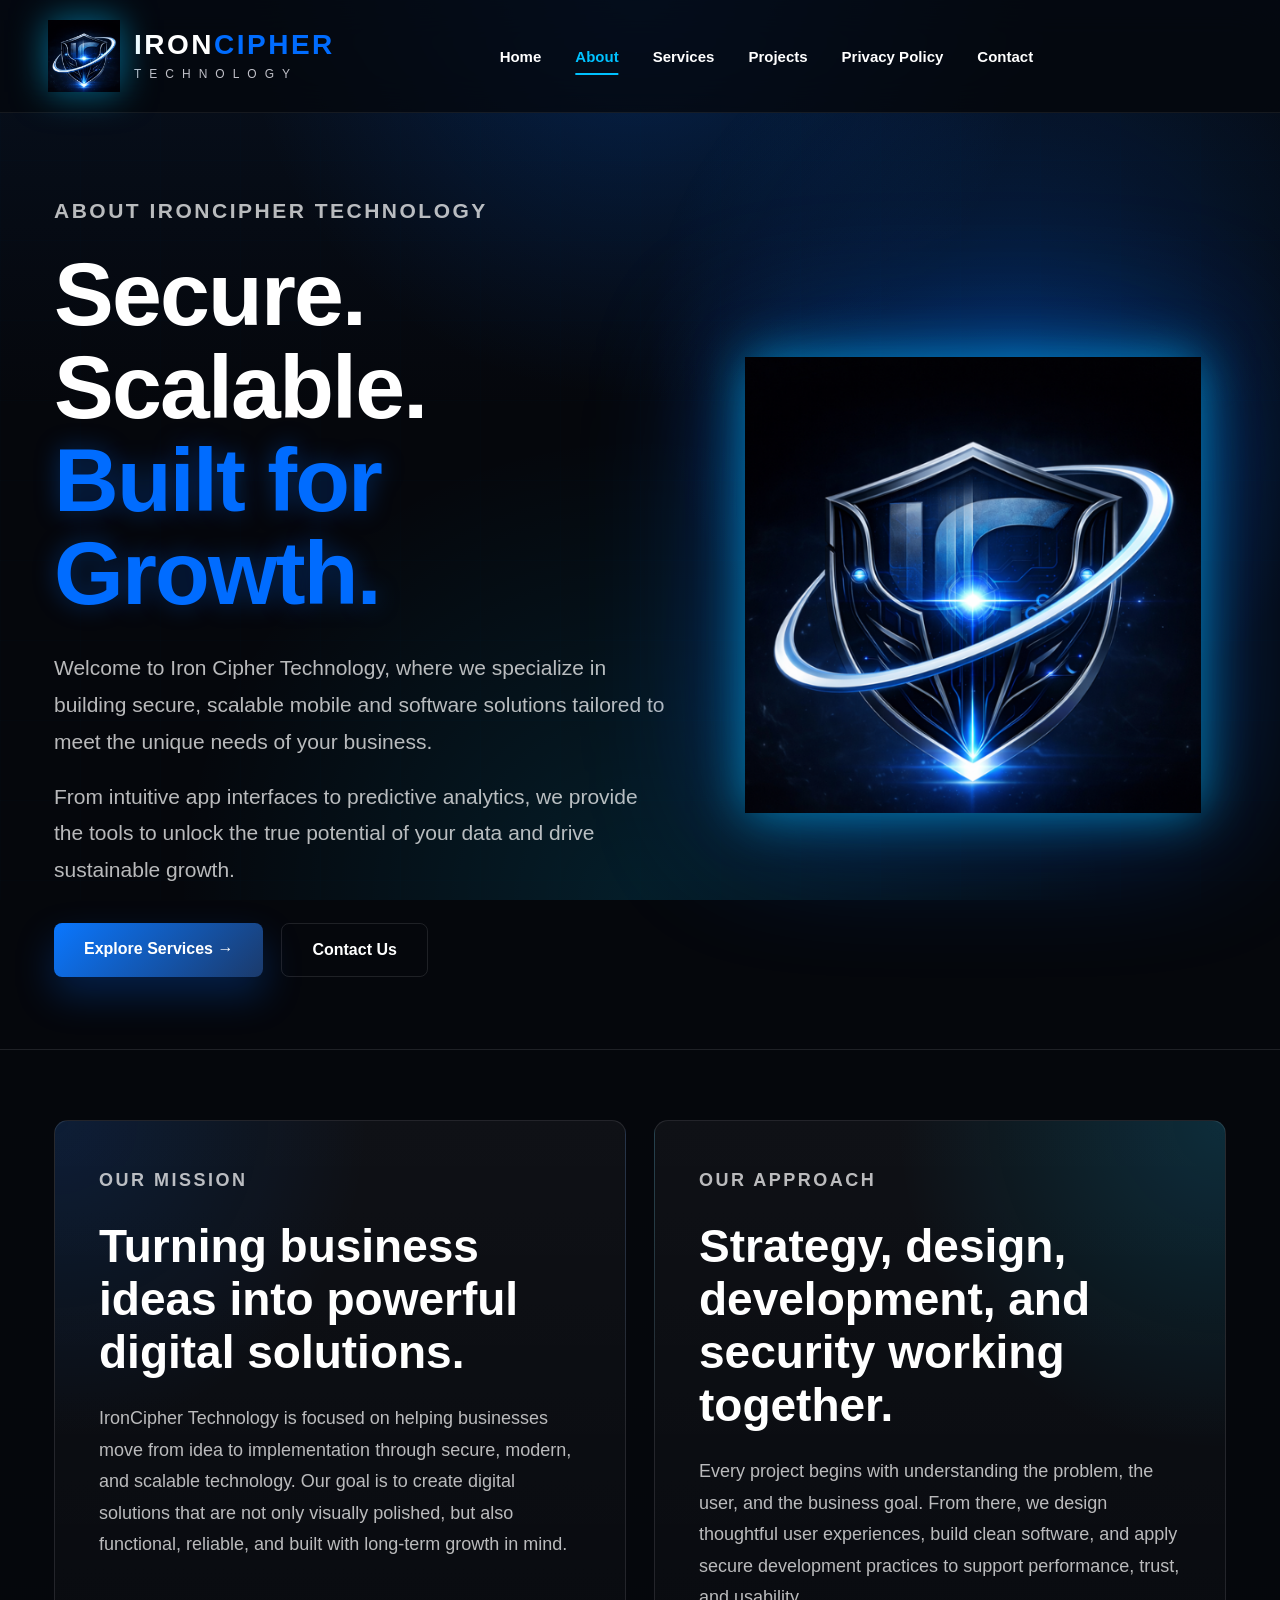
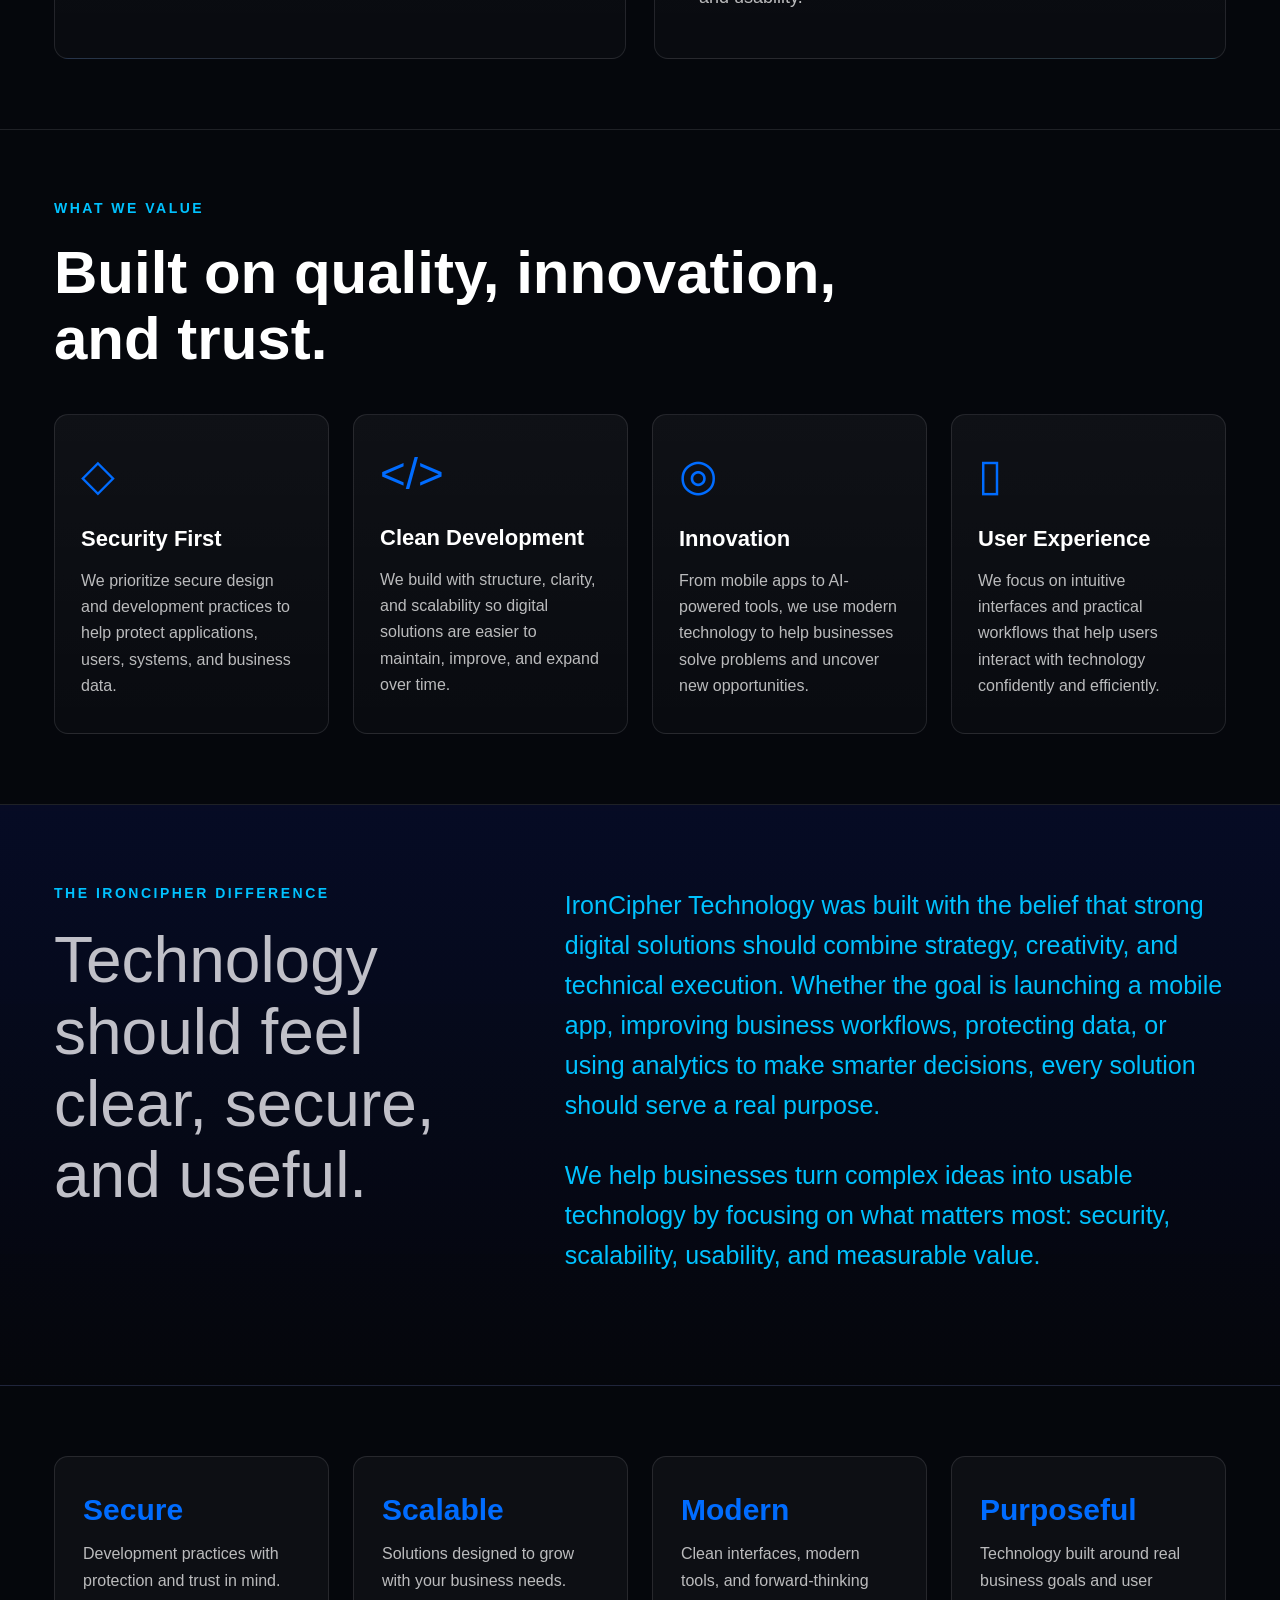
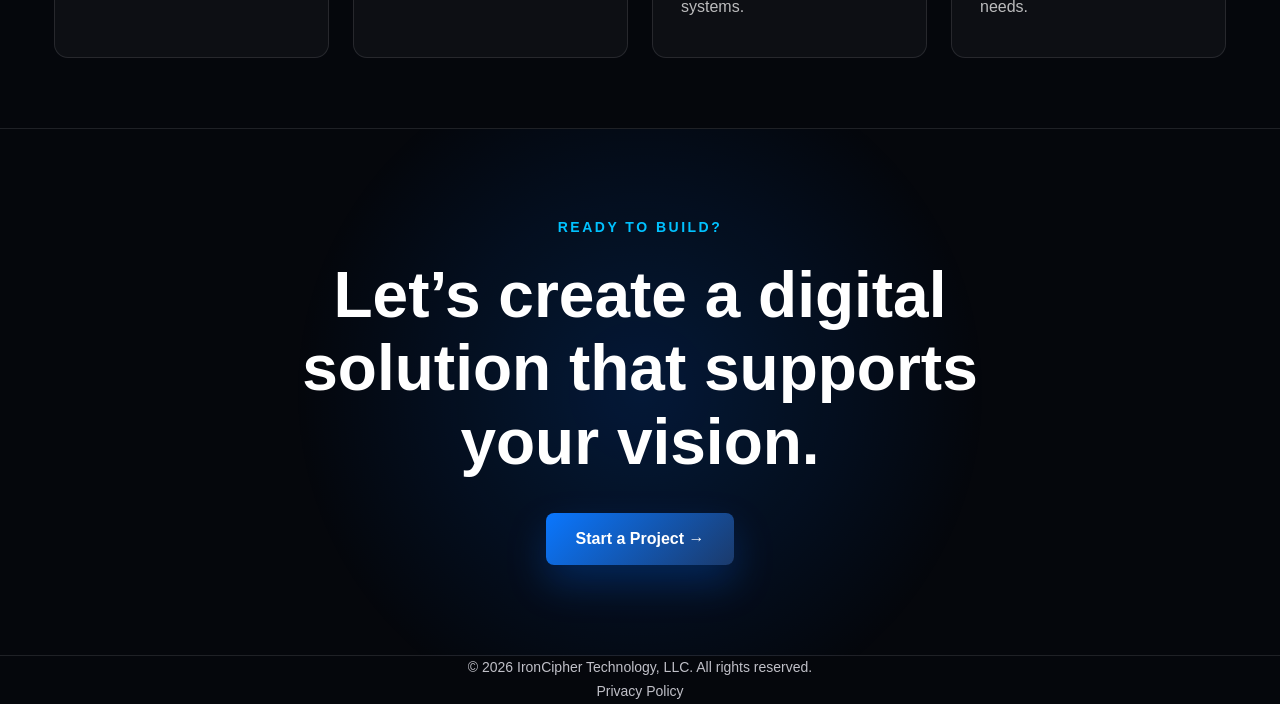
==== about.html @ 6f3e2bb7 "Initial website" ====
<!DOCTYPE html>
<html lang="en">
<head>
  <meta charset="UTF-8" />
  <meta name="viewport" content="width=device-width, initial-scale=1.0" />

  <title>About | IronCipher Technology</title>

  <link rel="stylesheet" href="css/about.css" />
  <link rel="icon" type="image/png" href="images/favicon.png">
</head>

<body>
  <div class="page-bg"></div>

  <header class="site-header">
    <div class="logo-wrap">
      <img src="images/logo1.png" alt="IronCipher Technology Logo" class="site-logo" />

      <div class="logo-text">
        <h1>IRON<span>CIPHER</span></h1>
        <p>TECHNOLOGY</p>
      </div>
    </div>

    <nav class="nav-links" id="navLinks">
      <a href="index.html">Home</a>
      <a href="about.html" class="active">About</a>
      <a href="services.html">Services</a>
      <a href="projects.html">Projects</a>
      <a href="privacypolicy.html">Privacy Policy</a>
      <a href="contact.html">Contact</a>
    </nav>

    <!--<a href="contact.html" class="header-btn">Let’s Work Together</a> -->

    <button class="menu-btn" id="menuBtn" aria-label="Open menu">☰</button>
  </header>

  <main>
    <section class="about-hero">
      <div class="about-hero-content">
        <p class="section-tag">ABOUT IRONCIPHER TECHNOLOGY</p>

        <h2>
          Secure. Scalable.
          <span>Built for Growth.</span>
        </h2>

        <p>
          Welcome to Iron Cipher Technology, where we specialize in building secure,
          scalable mobile and software solutions tailored to meet the unique needs
          of your business.
        </p>

        <p>
          From intuitive app interfaces to predictive analytics, we provide the tools
          to unlock the true potential of your data and drive sustainable growth.
        </p>

        <div class="hero-buttons">
          <a href="services.html" class="primary-btn">Explore Services →</a>
          <a href="contact.html" class="secondary-btn">Contact Us</a>
        </div>
      </div>

      <div class="about-hero-logo">
        <img src="images/logo1.png" alt="IronCipher Shield Logo" />
      </div>
    </section>

    <section class="mission-section">
      <div class="mission-card">
        <p class="section-tag">OUR MISSION</p>

        <h3>Turning business ideas into powerful digital solutions.</h3>

        <p>
          IronCipher Technology is focused on helping businesses move from idea to
          implementation through secure, modern, and scalable technology. Our goal is
          to create digital solutions that are not only visually polished, but also
          functional, reliable, and built with long-term growth in mind.
        </p>
      </div>

      <div class="mission-card accent">
        <p class="section-tag">OUR APPROACH</p>

        <h3>Strategy, design, development, and security working together.</h3>

        <p>
          Every project begins with understanding the problem, the user, and the
          business goal. From there, we design thoughtful user experiences, build clean
          software, and apply secure development practices to support performance,
          trust, and usability.
        </p>
      </div>
    </section>

    <section class="values-section">
      <div class="section-heading">
        <p class="section-tag">WHAT WE VALUE</p>
        <h3>Built on quality, innovation, and trust.</h3>
      </div>

      <div class="values-grid">
        <div class="value-card">
          <div class="value-icon">◇</div>
          <h4>Security First</h4>
          <p>
            We prioritize secure design and development practices to help protect
            applications, users, systems, and business data.
          </p>
        </div>

        <div class="value-card">
          <div class="value-icon">&lt;/&gt;</div>
          <h4>Clean Development</h4>
          <p>
            We build with structure, clarity, and scalability so digital solutions are
            easier to maintain, improve, and expand over time.
          </p>
        </div>

        <div class="value-card">
          <div class="value-icon">◎</div>
          <h4>Innovation</h4>
          <p>
            From mobile apps to AI-powered tools, we use modern technology to help
            businesses solve problems and uncover new opportunities.
          </p>
        </div>

        <div class="value-card">
          <div class="value-icon">▯</div>
          <h4>User Experience</h4>
          <p>
            We focus on intuitive interfaces and practical workflows that help users
            interact with technology confidently and efficiently.
          </p>
        </div>
      </div>
    </section>

    <section class="story-section">
      <div class="story-left">
        <p class="section-tag">THE IRONCIPHER DIFFERENCE</p>

        <h3>
          Technology should feel clear, secure, and useful.
        </h3>
      </div>

      <div class="story-right">
        <p>
          IronCipher Technology was built with the belief that strong digital solutions
          should combine strategy, creativity, and technical execution. Whether the goal
          is launching a mobile app, improving business workflows, protecting data, or
          using analytics to make smarter decisions, every solution should serve a real
          purpose.
        </p>

        <p>
          We help businesses turn complex ideas into usable technology by focusing on
          what matters most: security, scalability, usability, and measurable value.
        </p>
      </div>
    </section>

    <section class="stats-section">
      <div class="stat-card">
        <h4>Secure</h4>
        <p>Development practices with protection and trust in mind.</p>
      </div>

      <div class="stat-card">
        <h4>Scalable</h4>
        <p>Solutions designed to grow with your business needs.</p>
      </div>

      <div class="stat-card">
        <h4>Modern</h4>
        <p>Clean interfaces, modern tools, and forward-thinking systems.</p>
      </div>

      <div class="stat-card">
        <h4>Purposeful</h4>
        <p>Technology built around real business goals and user needs.</p>
      </div>
    </section>

    <section class="about-cta">
      <p class="section-tag">READY TO BUILD?</p>
      <h3>Let’s create a digital solution that supports your vision.</h3>
      <a href="contact.html" class="primary-btn">Start a Project →</a>
    </section>
  </main>
<center>
    <div class="footer-copy">
      <p>© 2026 IronCipher Technology, LLC. All rights reserved.</p>
      <a href="privacy.html">Privacy Policy</a>
    </div>
  </footer>
  </center>

  <script src="js/main.js"></script>
</body>
</html>
---- css/about.css ----
:root {
  --dark: #0A0F1A;
  --navy: #1B3A6B;
  --cyan: #00C2FF;
  --silver: #C0C0C8;
  --gold: #FFD700;
  --blue: #006CFF;
  --white: #ffffff;
  --black: #05070c;
  --border: rgba(192, 192, 200, 0.14);
  --soft-border: rgba(192, 192, 200, 0.09);
  --text-muted: rgba(255, 255, 255, 0.72);
}

* {
  margin: 0;
  padding: 0;
  box-sizing: border-box;
}

html {
  scroll-behavior: smooth;
}

body {
  font-family: Arial, Helvetica, sans-serif;
  background: var(--black);
  color: var(--white);
  min-height: 100vh;
  overflow-x: hidden;
}

a {
  color: inherit;
  text-decoration: none;
}

.page-bg {
  position: fixed;
  inset: 0;
  z-index: -2;
  background:
    radial-gradient(circle at top center, rgba(0, 108, 255, 0.22), transparent 36%),
    radial-gradient(circle at bottom center, rgba(0, 194, 255, 0.12), transparent 42%),
    linear-gradient(180deg, #07101e 0%, #05070c 45%, #05070c 100%);
}

.page-bg::before {
  content: "";
  position: absolute;
  inset: 0;
  background-image:
    linear-gradient(rgba(0, 194, 255, 0.04) 1px, transparent 1px),
    linear-gradient(90deg, rgba(0, 194, 255, 0.04) 1px, transparent 1px);
  background-size: 80px 80px;
  opacity: 0.22;
}

/* NAV */
.site-header {
  width: 100%;
  min-height: 92px;
  padding: 20px 48px;
  display: grid;
  grid-template-columns: auto 1fr auto auto;
  align-items: center;
  gap: 34px;
  border-bottom: 1px solid var(--soft-border);
  background: rgba(5, 7, 12, 0.76);
  backdrop-filter: blur(18px);
  position: sticky;
  top: 0;
  z-index: 50;
}

.logo-wrap {
  display: flex;
  align-items: center;
  gap: 14px;
}

.site-logo {
  width: 72px;
  height: 72px;
  object-fit: contain;
  filter: drop-shadow(0 0 18px rgba(0, 194, 255, 0.55));
}

.logo-text h1 {
  font-size: 28px;
  line-height: 1;
  letter-spacing: 2.5px;
  font-weight: 800;
}

.logo-text h1 span {
  color: var(--blue);
}

.logo-text p {
  color: var(--silver);
  font-size: 12px;
  letter-spacing: 8px;
  margin-top: 8px;
}

.nav-links {
  display: flex;
  align-items: center;
  justify-content: center;
  gap: 34px;
}

.nav-links a {
  font-size: 15px;
  font-weight: 700;
  color: var(--white);
  position: relative;
  padding: 12px 0;
  transition: color 0.25s ease;
}

.nav-links a::after {
  content: "";
  position: absolute;
  left: 50%;
  bottom: 2px;
  width: 0;
  height: 2px;
  background: var(--cyan);
  transform: translateX(-50%);
  transition: width 0.25s ease;
}

.nav-links a:hover,
.nav-links a.active {
  color: var(--cyan);
}

.nav-links a:hover::after,
.nav-links a.active::after {
  width: 100%;
}

 .header-btn {
  border: 1px solid var(--gold);
  border-radius: 6px;
  padding: 15px 24px;
  color: var(--gold);
  font-size: 15px;
  font-weight: 700;
  transition: 0.25s ease;
  white-space: nowrap;
}

.header-btn:hover {
  background: var(--gold);
  color: var(--black);
  box-shadow: 0 0 30px rgba(255, 215, 0, 0.35);
}

.menu-btn {
  display: none;
  background: transparent;
  color: var(--white);
  border: 1px solid var(--border);
  border-radius: 6px;
  padding: 8px 12px;
  font-size: 24px;
}

/* HERO */
.about-hero {
  min-height: 680px;
  padding: 80px 54px 72px;
  display: grid;
  grid-template-columns: 1.1fr 0.9fr;
  align-items: center;
  gap: 48px;
  border-bottom: 1px solid var(--border);
  position: relative;
  overflow: hidden;
}

.about-hero::before {
  content: "";
  position: absolute;
  width: 850px;
  height: 850px;
  right: -160px;
  top: -180px;
  background: radial-gradient(circle, rgba(0, 108, 255, 0.24), transparent 62%);
  z-index: -1;
}

.section-tag {
  color: var(--cyan);
  font-weight: 800;
  letter-spacing: 2.5px;
  font-size: 14px;
  margin-bottom: 24px;
  text-transform: uppercase;
}

.about-hero h2 {
  font-size: clamp(50px, 7vw, 90px);
  line-height: 1.04;
  font-weight: 900;
  letter-spacing: -1.8px;
  margin-bottom: 30px;
}

.about-hero h2 span {
  display: block;
  color: var(--blue);
  text-shadow: 0 0 25px rgba(0, 108, 255, 0.35);
}

.about-hero p {
  color: var(--text-muted);
  font-size: 21px;
  line-height: 1.75;
  max-width: 720px;
  margin-bottom: 18px;
}

.hero-buttons {
  display: flex;
  gap: 18px;
  margin-top: 34px;
}

.primary-btn,
.secondary-btn {
  padding: 17px 30px;
  border-radius: 8px;
  font-weight: 800;
  font-size: 16px;
  display: inline-block;
  transition: 0.25s ease;
}

.primary-btn {
  background: linear-gradient(135deg, #0a77ff, #1B3A6B);
  color: var(--white);
  box-shadow: 0 18px 38px rgba(0, 108, 255, 0.25);
}

.primary-btn:hover {
  transform: translateY(-3px);
  box-shadow: 0 24px 50px rgba(0, 108, 255, 0.38);
}

.secondary-btn {
  border: 1px solid var(--border);
  color: var(--white);
}

.secondary-btn:hover {
  border-color: var(--cyan);
  color: var(--cyan);
}

.about-hero-logo {
  display: flex;
  justify-content: center;
}

.about-hero-logo img {
  width: min(470px, 90%);
  filter:
    drop-shadow(0 0 25px rgba(0, 194, 255, 0.6))
    drop-shadow(0 0 70px rgba(0, 108, 255, 0.45));
}

/* MISSION */
.mission-section {
  padding: 70px 54px;
  border-bottom: 1px solid var(--border);
  display: grid;
  grid-template-columns: 1fr 1fr;
  gap: 28px;
}

.mission-card {
  border: 1px solid var(--border);
  border-radius: 14px;
  padding: 44px;
  background:
    radial-gradient(circle at top left, rgba(0, 108, 255, 0.14), transparent 40%),
    linear-gradient(180deg, rgba(255,255,255,0.045), rgba(255,255,255,0.018));
  transition: 0.3s ease;
}

.mission-card:hover {
  transform: translateY(-6px);
  border-color: rgba(0, 194, 255, 0.45);
  box-shadow: 0 24px 70px rgba(0, 108, 255, 0.18);
}

.mission-card.accent {
  background:
    radial-gradient(circle at top right, rgba(0, 194, 255, 0.16), transparent 42%),
    linear-gradient(180deg, rgba(255,255,255,0.045), rgba(255,255,255,0.018));
}

.mission-card h3 {
  font-size: clamp(30px, 4vw, 46px);
  line-height: 1.15;
  margin-bottom: 24px;
}

.mission-card p {
  color: var(--text-muted);
  font-size: 18px;
  line-height: 1.75;
}

/* VALUES */
.values-section {
  padding: 70px 54px;
  border-bottom: 1px solid var(--border);
}

.section-heading {
  max-width: 860px;
  margin-bottom: 42px;
}

.section-heading h3 {
  font-size: clamp(38px, 5vw, 60px);
  line-height: 1.1;
}

.values-grid {
  display: grid;
  grid-template-columns: repeat(4, 1fr);
  gap: 24px;
}

.value-card {
  min-height: 280px;
  padding: 34px 26px;
  border: 1px solid var(--border);
  border-radius: 14px;
  background:
    linear-gradient(180deg, rgba(255,255,255,0.045), rgba(255,255,255,0.02));
  transition: 0.28s ease;
}

.value-card:hover {
  transform: translateY(-8px);
  border-color: rgba(0, 194, 255, 0.45);
  box-shadow: 0 24px 70px rgba(0, 108, 255, 0.18);
}

.value-icon {
  color: var(--blue);
  font-size: 44px;
  margin-bottom: 26px;
}

.value-card h4 {
  font-size: 22px;
  margin-bottom: 16px;
}

.value-card p {
  color: var(--text-muted);
  font-size: 16px;
  line-height: 1.65;
}

/* STORY */
.story-section {
  padding: 80px 54px;
  display: grid;
  grid-template-columns: 0.8fr 1.2fr;
  gap: 70px;
  border-bottom: 1px solid var(--border);
  background: linear-gradient(180deg, rgba(8, 15, 54, 0.6), rgba(5, 7, 12, 0.8));
}

.story-left h3 {
  font-size: clamp(38px, 5vw, 64px);
  line-height: 1.12;
  color: var(--silver);
  font-weight: 400;
}

.story-right p {
  color: var(--cyan);
  font-size: 25px;
  line-height: 1.6;
  margin-bottom: 30px;
}

/* STATS */
.stats-section {
  padding: 70px 54px;
  border-bottom: 1px solid var(--border);
  display: grid;
  grid-template-columns: repeat(4, 1fr);
  gap: 24px;
}

.stat-card {
  border: 1px solid var(--border);
  border-radius: 14px;
  padding: 36px 28px;
  background: rgba(255,255,255,0.035);
  transition: 0.28s ease;
}

.stat-card:hover {
  background: rgba(0, 194, 255, 0.07);
  border-color: rgba(0, 194, 255, 0.45);
  transform: translateY(-6px);
}

.stat-card h4 {
  color: var(--blue);
  font-size: 30px;
  margin-bottom: 14px;
}

.stat-card p {
  color: var(--text-muted);
  line-height: 1.65;
  font-size: 16px;
}

/* CTA */
.about-cta {
  padding: 90px 54px;
  text-align: center;
  background: radial-gradient(circle at center, rgba(0, 108, 255, 0.18), transparent 50%);
  border-bottom: 1px solid var(--border);
}

.about-cta h3 {
  max-width: 820px;
  margin: 0 auto 34px;
  font-size: clamp(36px, 5vw, 64px);
  line-height: 1.15;
}

/* FOOTER */
.footer {
  display: grid;
  grid-template-columns: 1.5fr 1fr 1fr 1.2fr;
  gap: 40px;
  padding: 44px 54px;
  border-top: 1px solid var(--soft-border);
  background: rgba(0, 0, 0, 0.34);
}

.footer-brand {
  display: flex;
  gap: 18px;
  align-items: center;
}

.footer-brand img {
  width: 78px;
  filter: drop-shadow(0 0 18px rgba(0, 194, 255, 0.45));
}

.footer-brand h3 {
  font-size: 28px;
  letter-spacing: 2px;
}

.footer-brand h3 span {
  color: var(--blue);
}

.footer-brand p,
.footer-copy p,
.footer-copy a {
  color: var(--silver);
  font-size: 14px;
  line-height: 1.7;
}

.footer-links h4 {
  color: var(--cyan);
  margin-bottom: 18px;
  text-transform: uppercase;
  letter-spacing: 1px;
}

.footer-links a {
  display: block;
  color: var(--silver);
  margin-bottom: 12px;
  font-size: 14px;
}

.footer-links a:hover,
.footer-copy a:hover {
  color: var(--cyan);
}

.footer-copy {
  align-self: end;
}

/* RESPONSIVE */
@media (max-width: 1180px) {
  .site-header {
    grid-template-columns: auto 1fr auto;
  }

  .nav-links {
    position: fixed;
    top: 92px;
    right: -100%;
    width: 290px;
    height: calc(100vh - 92px);
    background: rgba(5, 7, 12, 0.96);
    border-left: 1px solid var(--border);
    flex-direction: column;
    justify-content: flex-start;
    padding: 40px;
    transition: right 0.3s ease;
  }

  .nav-links.open {
    right: 0;
  }

  .menu-btn {
    display: inline-block;
  }

  .header-btn {
    display: none;
  }

  .about-hero,
  .mission-section,
  .story-section {
    grid-template-columns: 1fr;
  }

  .about-hero {
    text-align: center;
  }

  .about-hero p {
    margin-left: auto;
    margin-right: auto;
  }

  .hero-buttons {
    justify-content: center;
  }

  .values-grid,
  .stats-section {
    grid-template-columns: repeat(2, 1fr);
  }

  .footer {
    grid-template-columns: 1fr 1fr;
  }
}

@media (max-width: 720px) {
  .site-header {
    padding: 18px 22px;
  }

  .site-logo {
    width: 54px;
    height: 54px;
  }

  .logo-text h1 {
    font-size: 20px;
  }

  .logo-text p {
    font-size: 9px;
    letter-spacing: 5px;
  }

  .about-hero,
  .mission-section,
  .values-section,
  .story-section,
  .stats-section,
  .about-cta {
    padding-left: 24px;
    padding-right: 24px;
  }

  .about-hero h2 {
    font-size: 46px;
  }

  .about-hero p {
    font-size: 17px;
  }

  .hero-buttons {
    flex-direction: column;
  }

  .values-grid,
  .stats-section {
    grid-template-columns: 1fr;
  }

  .mission-card {
    padding: 32px 24px;
  }

  .story-right p {
    font-size: 20px;
  }

  .footer {
    grid-template-columns: 1fr;
    padding: 38px 24px;
  }
}
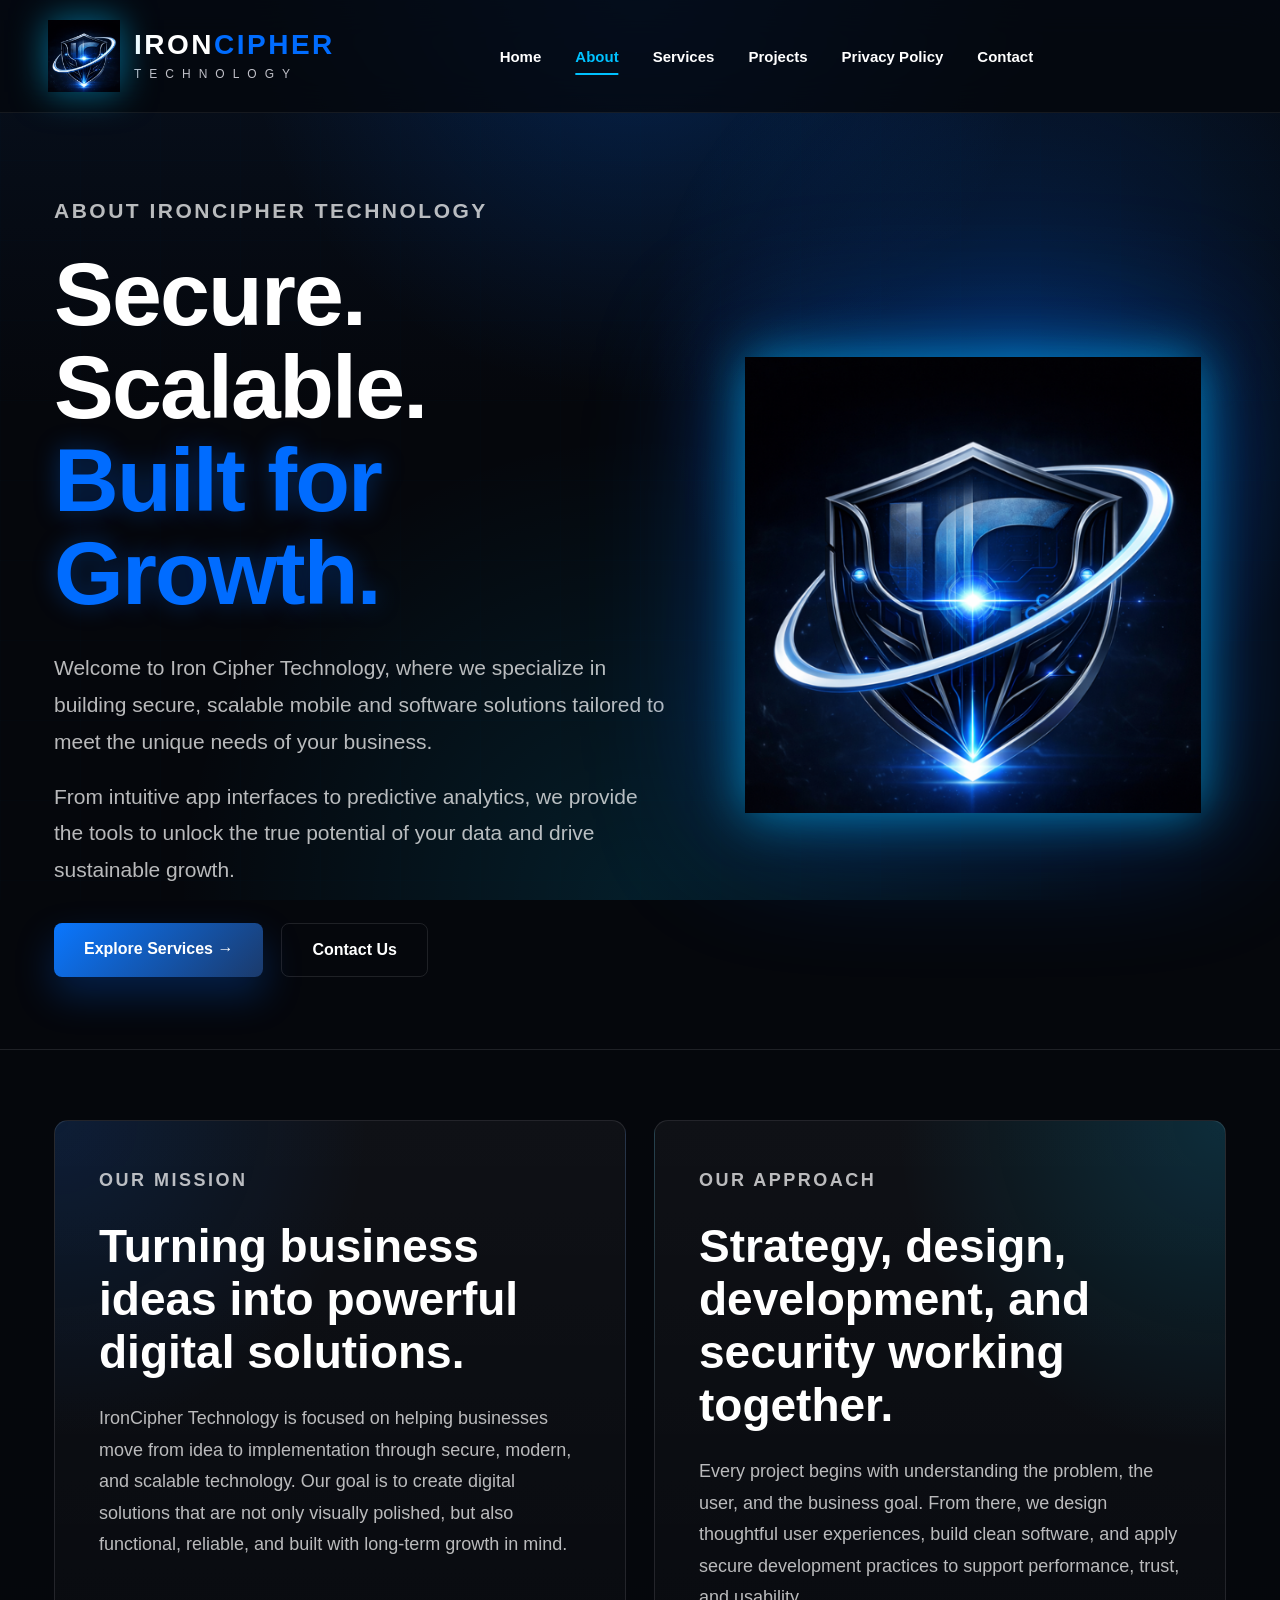
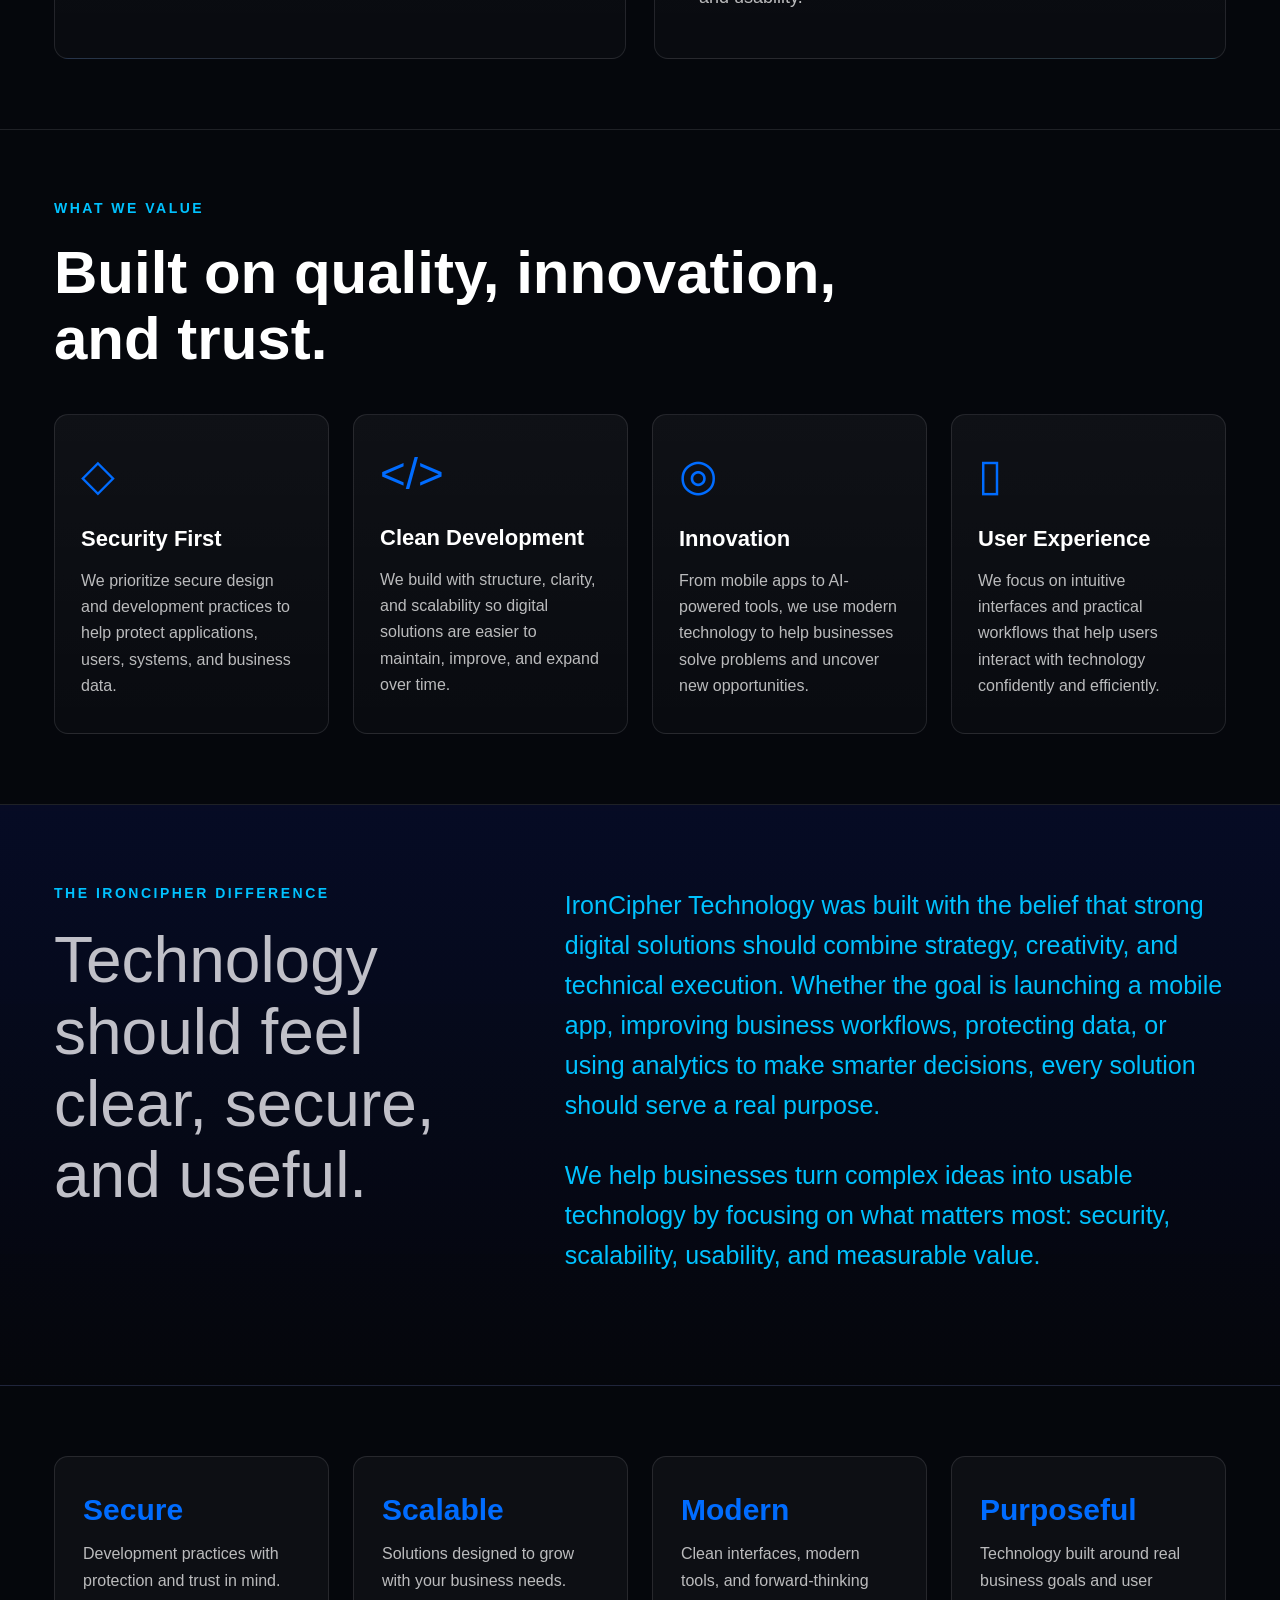
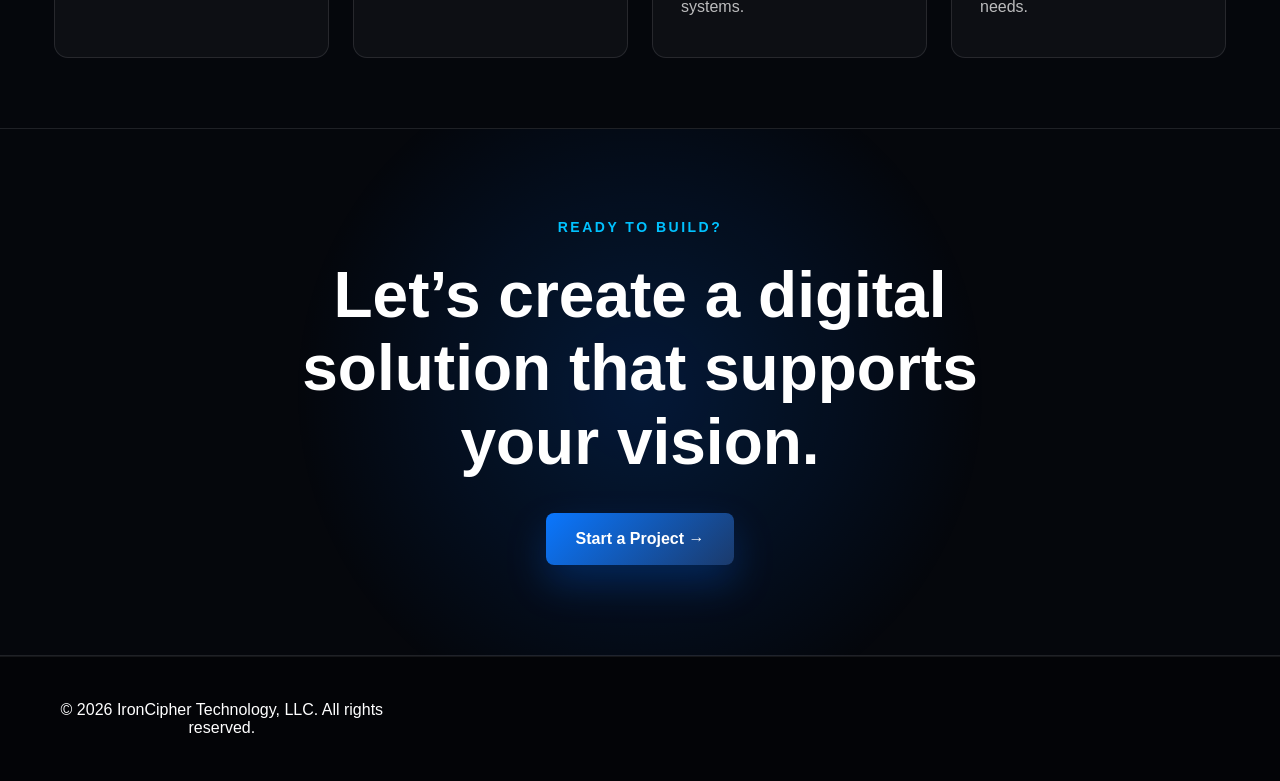
==== commit 835e8d56: "update footers for pages to include copyright information and remove unnecessary footer branding and" ====
--- a/about.html
+++ b/about.html
@@ -196,10 +196,8 @@
     </section>
   </main>
 <center>
-    <div class="footer-copy">
-      <p>© 2026 IronCipher Technology, LLC. All rights reserved.</p>
-      <a href="privacy.html">Privacy Policy</a>
-    </div>
+    <footer class="footer">
+    <p>© 2026 IronCipher Technology, LLC. All rights reserved.</p>
   </footer>
   </center>
 
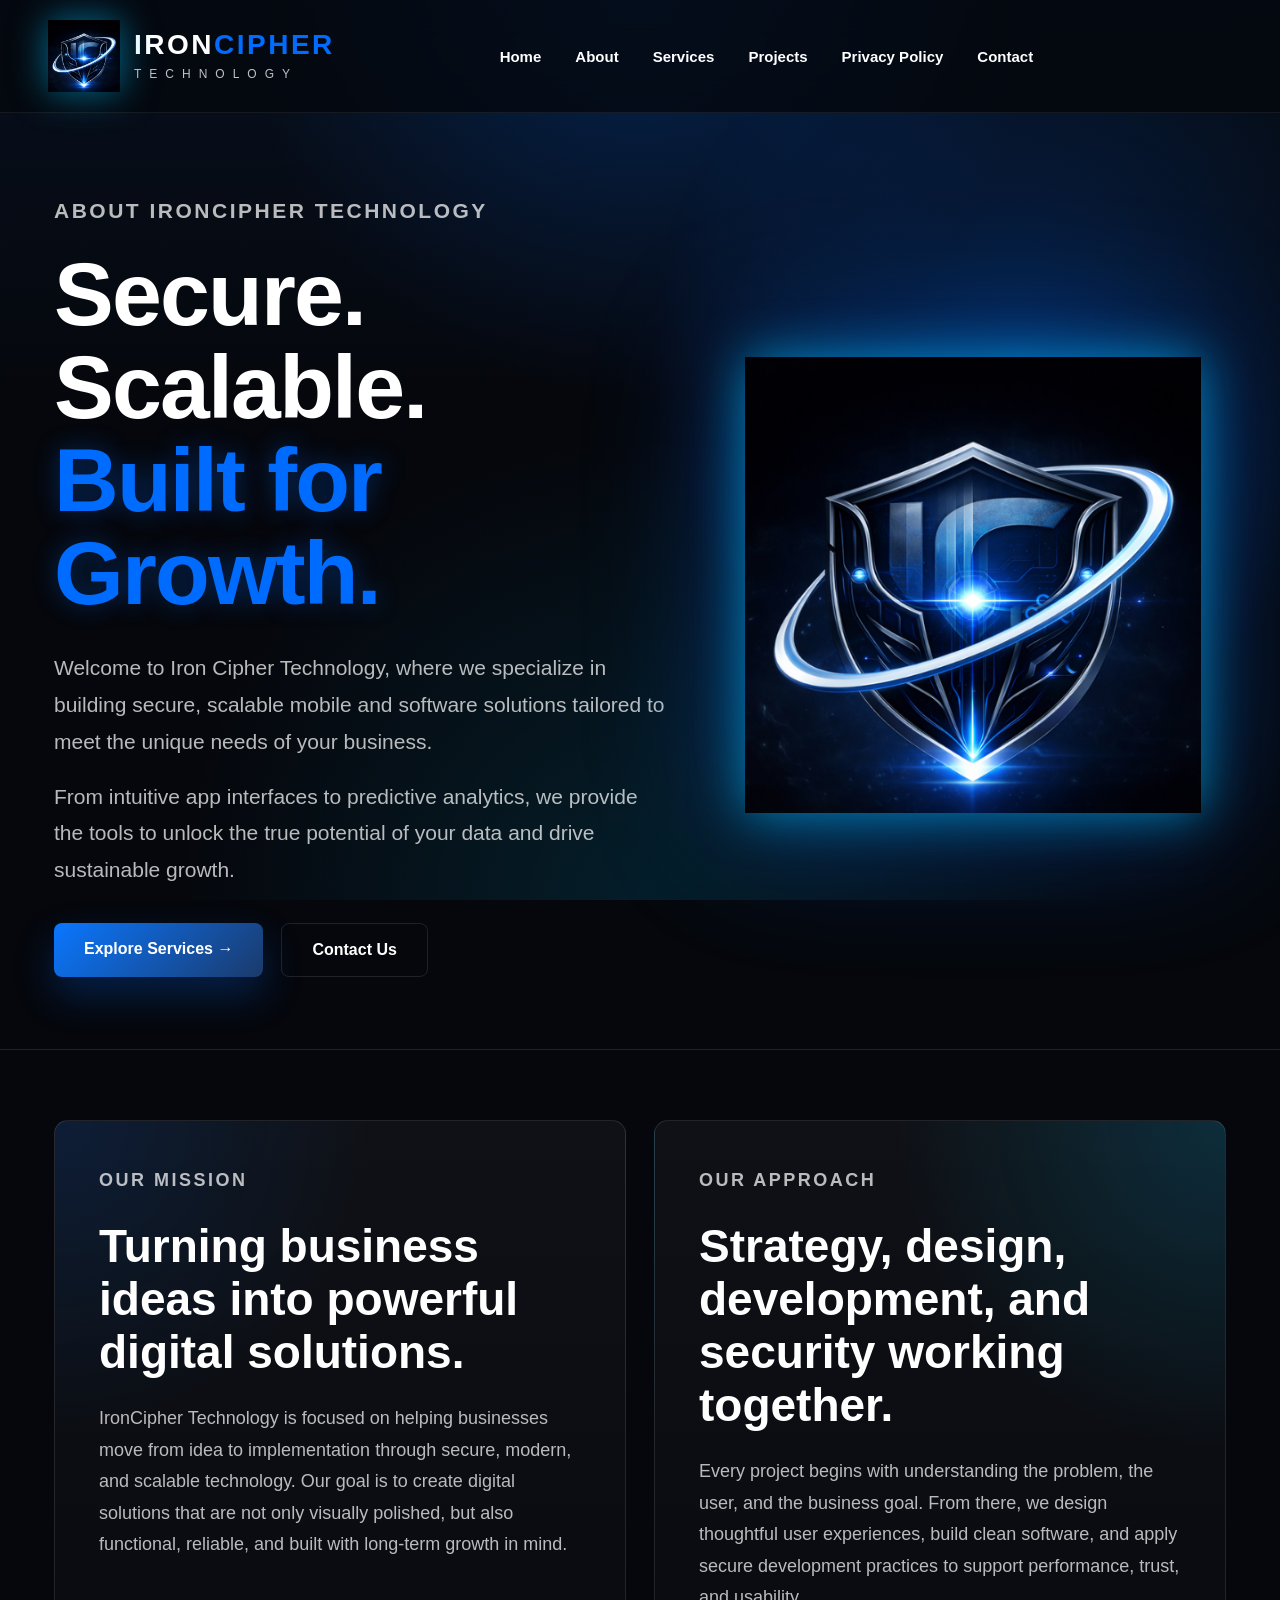
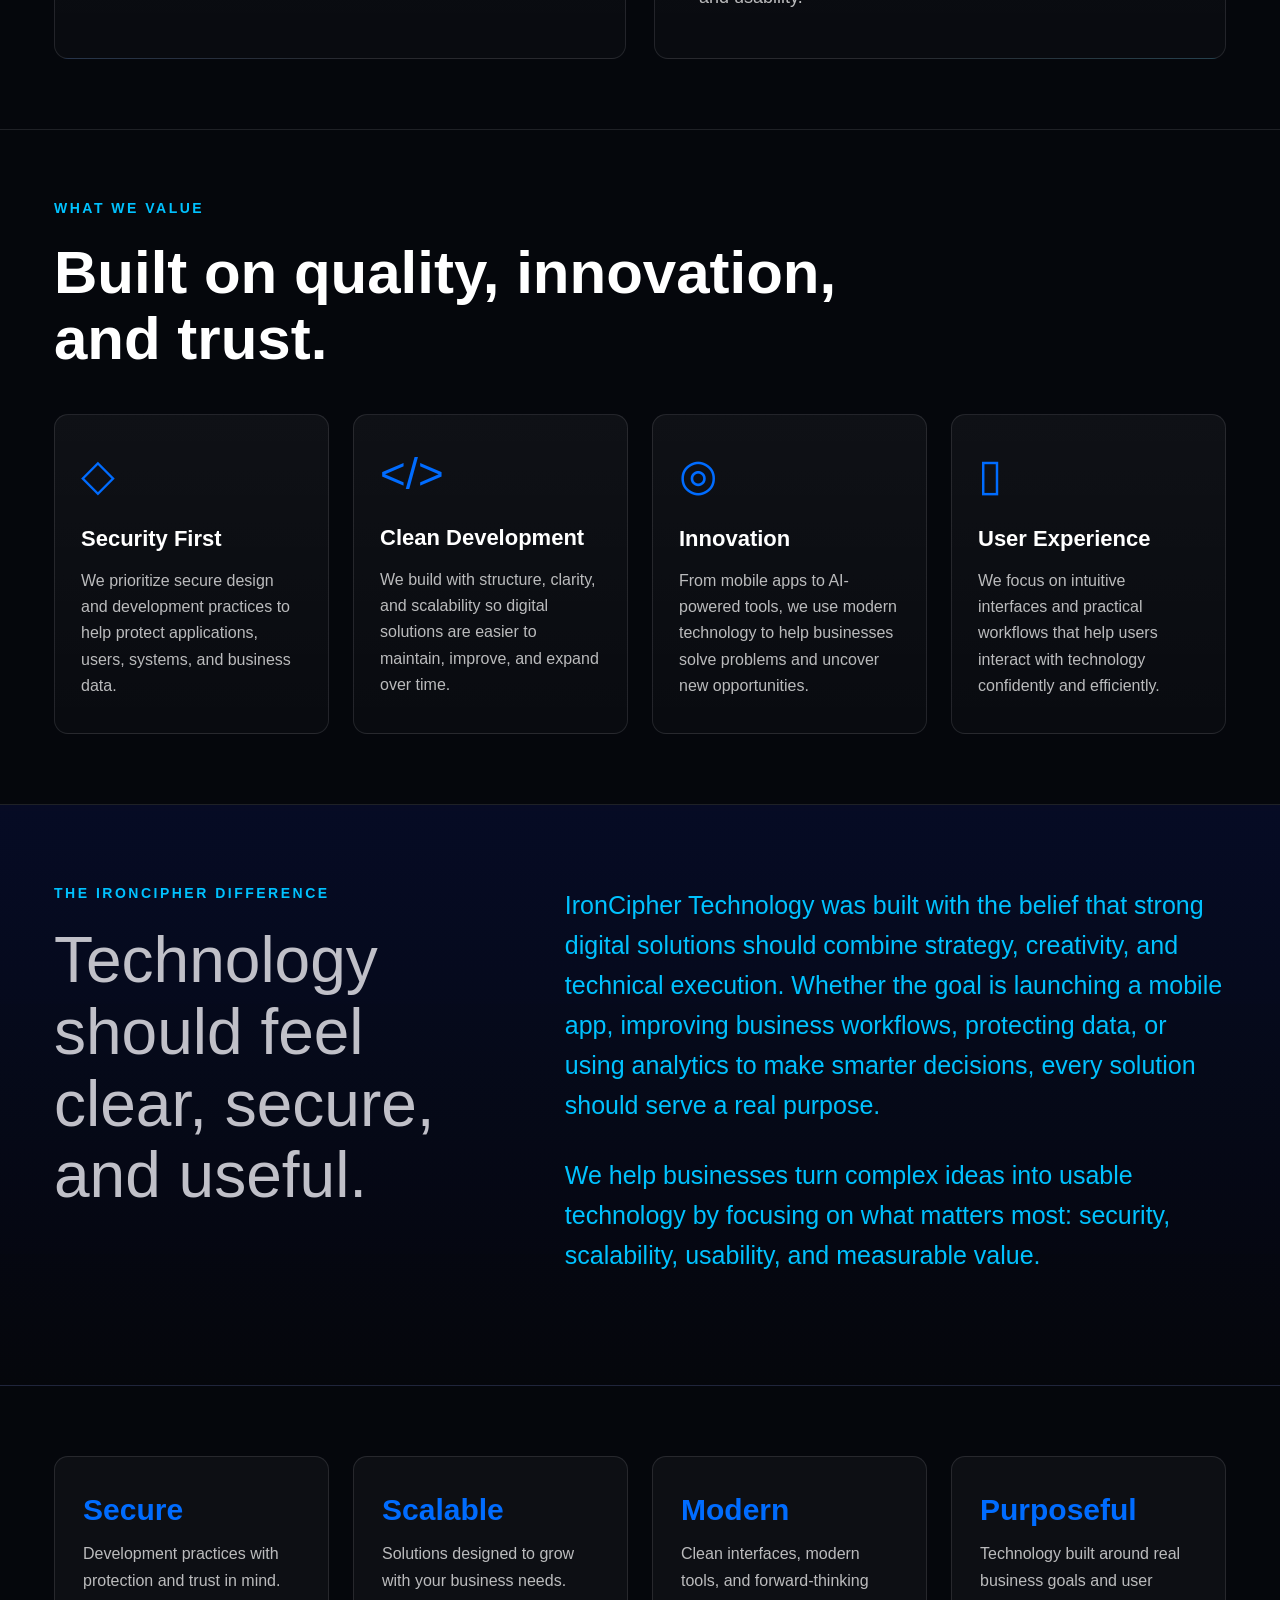
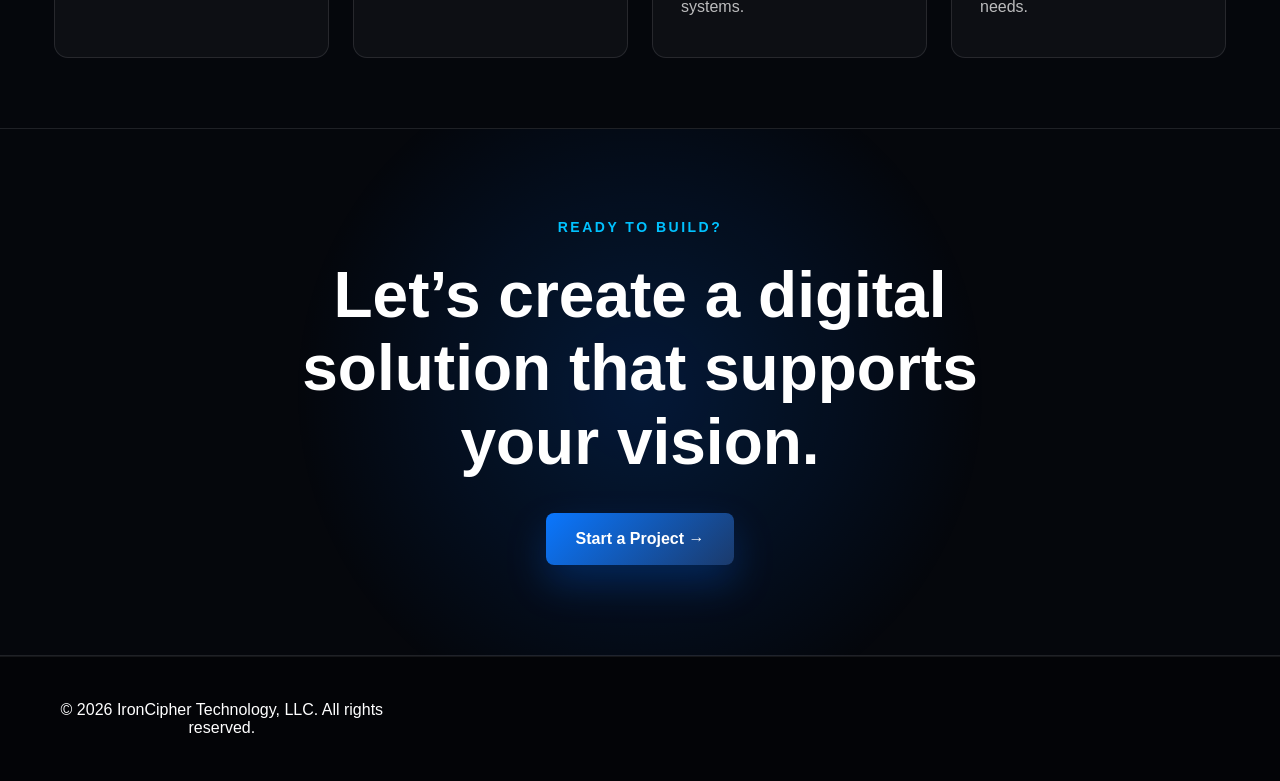
==== commit 0202434b: "changed the ending of each page from.html & removed the constant highlight on projects tab" ====
--- a/about.html
+++ b/about.html
@@ -24,12 +24,12 @@
     </div>
 
     <nav class="nav-links" id="navLinks">
-      <a href="index.html">Home</a>
-      <a href="about.html" class="active">About</a>
-      <a href="services.html">Services</a>
-      <a href="projects.html">Projects</a>
-      <a href="privacypolicy.html">Privacy Policy</a>
-      <a href="contact.html">Contact</a>
+      <a href="/index">Home</a>
+      <a href="/about">About</a>
+      <a href="/services">Services</a>
+      <a href="/projects">Projects</a>
+      <a href="/privacypolicy">Privacy Policy</a>
+      <a href="/contact">Contact</a>
     </nav>
 
     <!--<a href="contact.html" class="header-btn">Let’s Work Together</a> -->
